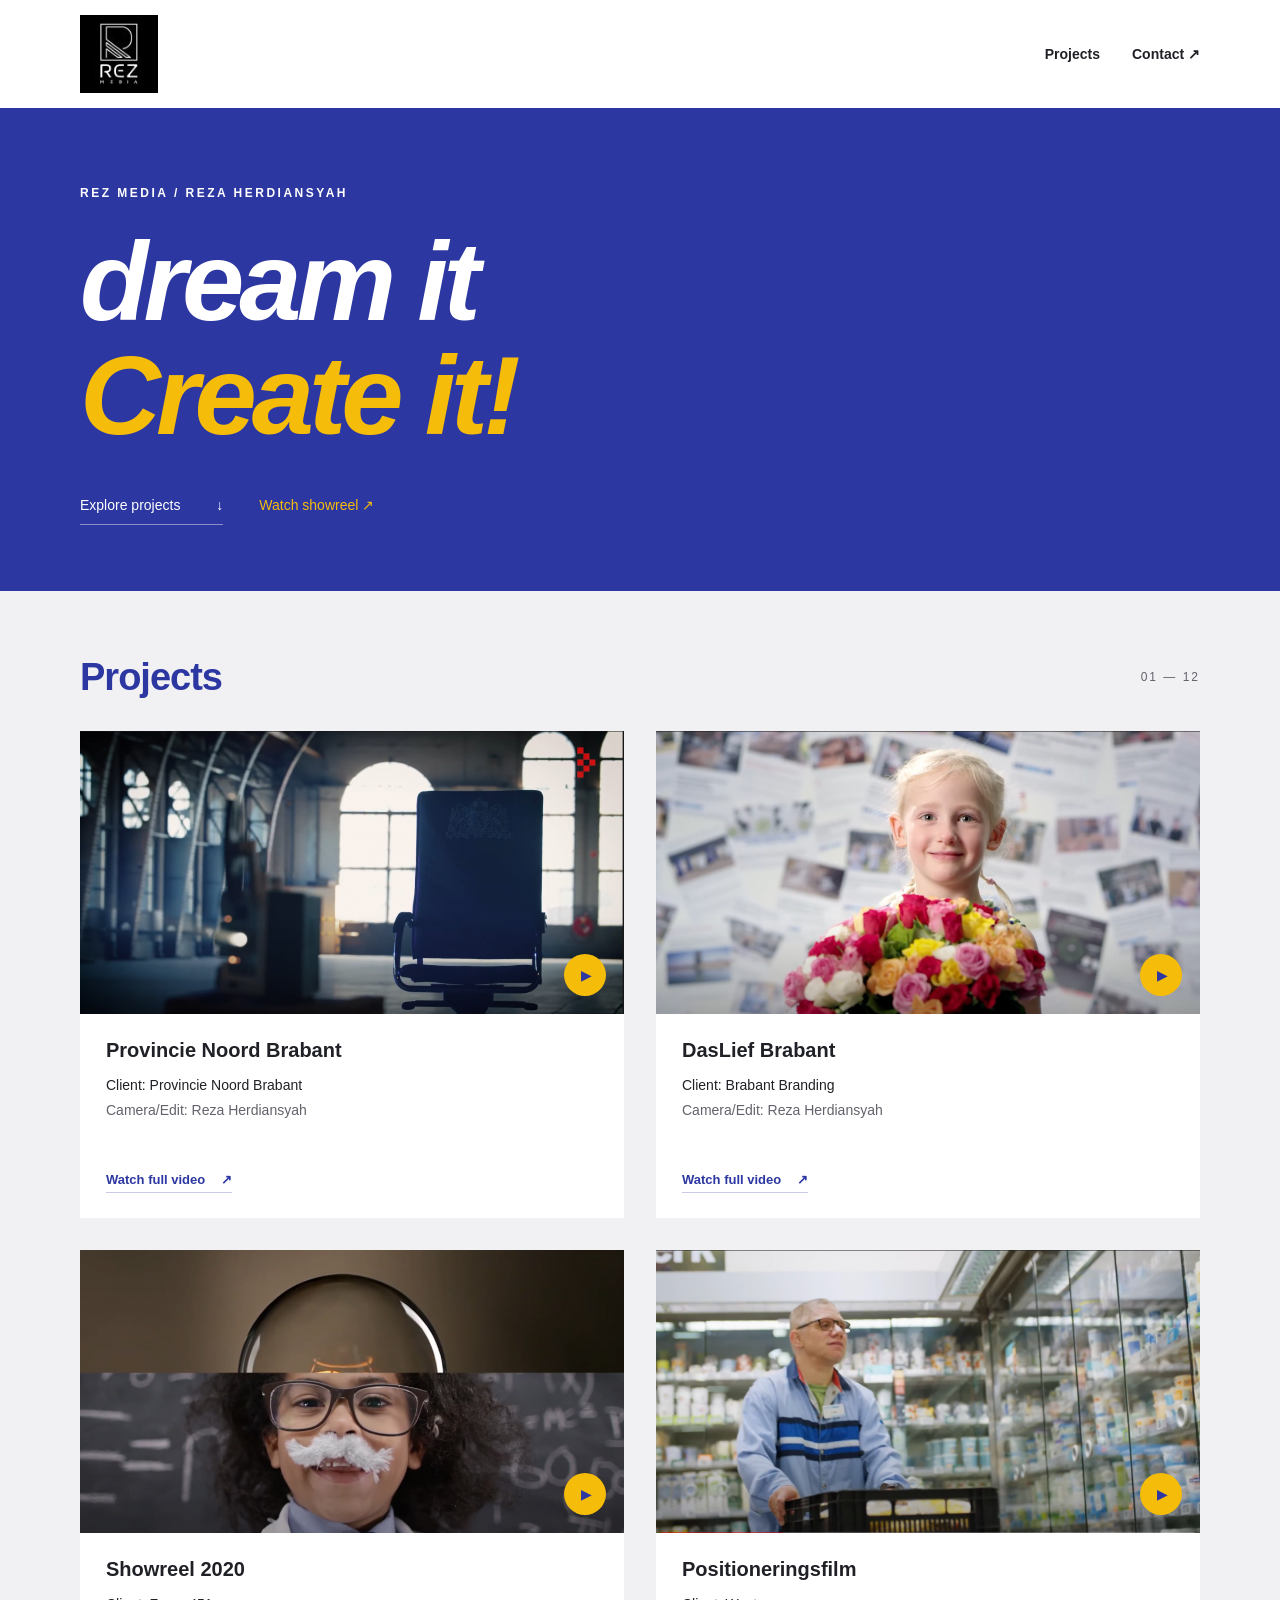
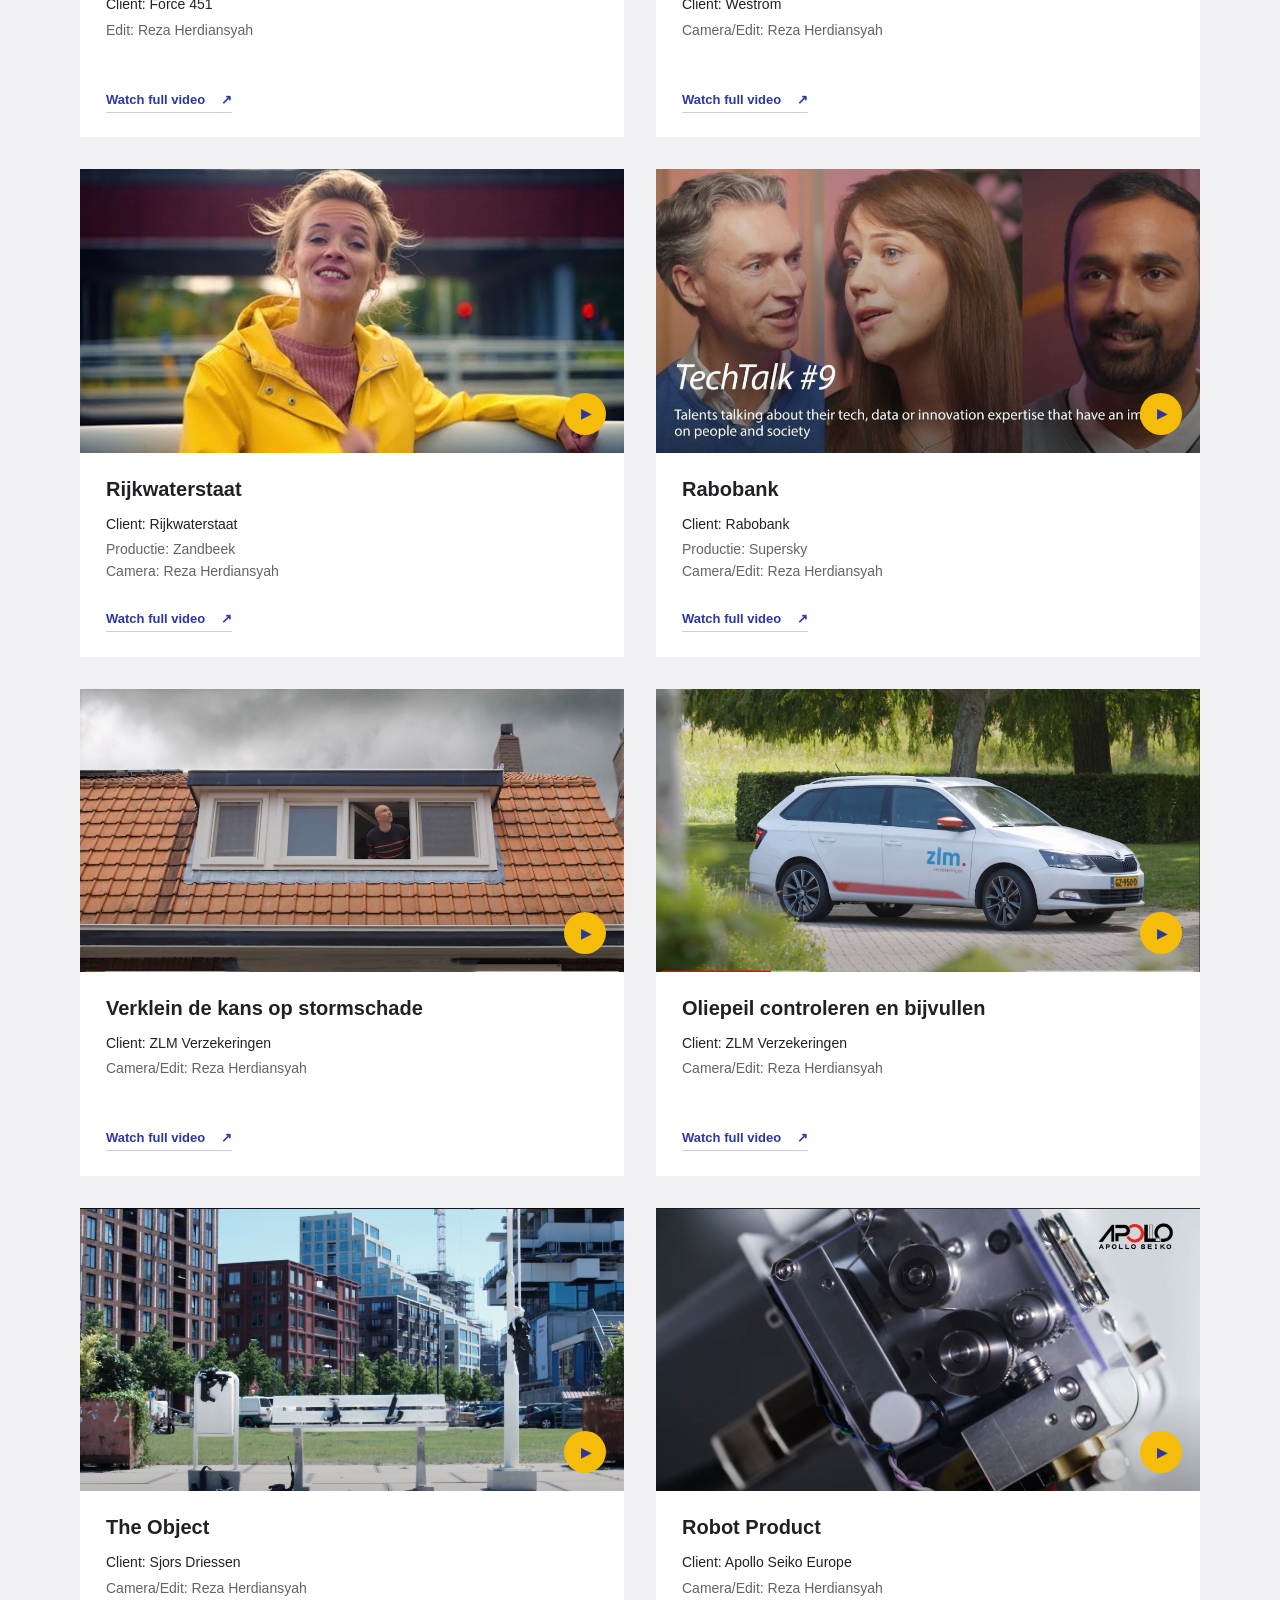
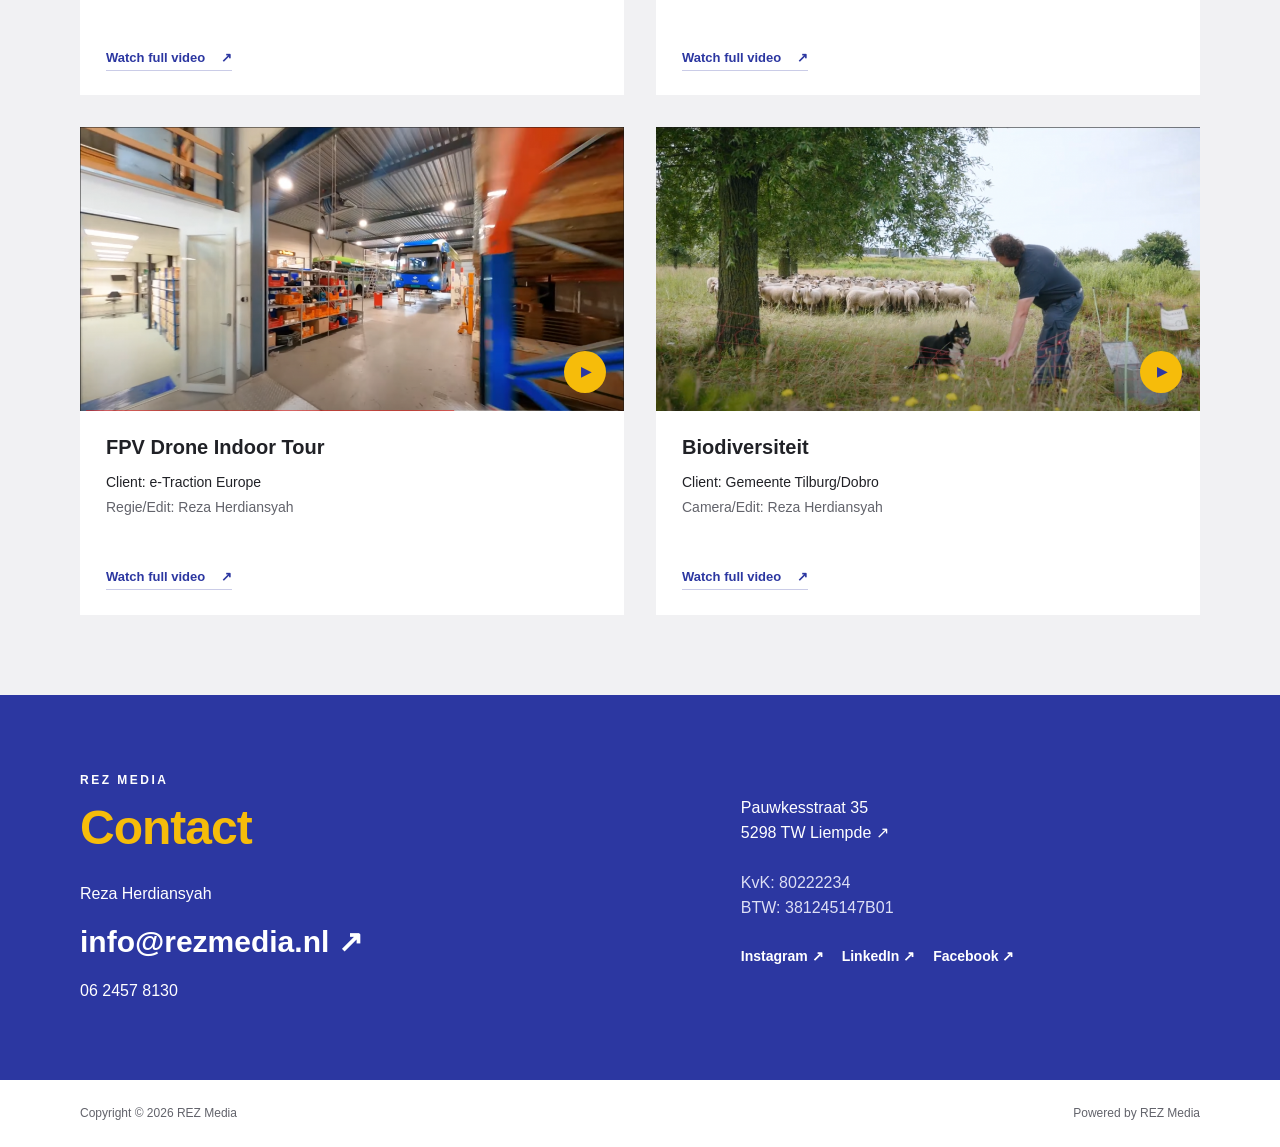
==== index.html @ 030083a1 "Add static REZ Media website with two designs" ====
<!doctype html>
<html lang="en">
<head>
  <meta charset="utf-8">
  <meta name="viewport" content="width=device-width, initial-scale=1">
  <meta name="description" content="REZ Media — Film projects by Reza Herdiansyah. Camera, edit and production. Based in Liempde, the Netherlands.">
  <meta name="theme-color" content="#2c37a1">
  <title>REZ Media — Dream it. Create it.</title>
  <link rel="icon" href="assets/images/cropped-cropped-cropped-logo-1-89x89.jpg">
  <link rel="stylesheet" href="styles.css">
</head>
<body>
  <a class="skip-link" href="#projects">Skip to projects</a>
  <header class="site-header"><div class="container header-inner">
    <a class="brand" href="./" aria-label="REZ Media home"><img src="assets/images/cropped-cropped-cropped-logo-1-89x89.jpg" alt="REZ Media" width="89" height="89"></a>
    <nav aria-label="Main navigation"><a href="#projects">Projects</a><a href="#contact">Contact <span aria-hidden="true">↗</span></a></nav>
  </div></header>
  <main>
    <section class="hero" aria-labelledby="intro"><div class="container"><p class="eyebrow">REZ Media / Reza Herdiansyah</p><h1 id="intro">dream it<br><span>Create it!</span></h1><a class="hero-link" href="#projects">Explore projects <span aria-hidden="true">↓</span></a><a class="showreel" href="https://www.youtube.com/watch?v=jqNwjjRp6ZI">Watch showreel ↗</a></div></section>
    <section id="projects" class="projects-section"><div class="container"><div class="section-heading"><h2>Projects</h2><span>01 — 12</span></div><div class="project-grid">
        <article class="project">
          <a class="thumbnail" href="https://www.youtube.com/watch?v=97WWcOW2oj4" aria-label="Watch full video: Provincie Noord Brabant"><img src="assets/images/Provincie-Noord-Brabant-1024x533.png" alt="Provincie Noord Brabant" width="1024" height="536" loading="lazy"><span class="play" aria-hidden="true">▶</span></a>
          <div class="project-info"><h3>Provincie Noord Brabant</h3><p>Client: Provincie Noord Brabant</p><p class="credits">Camera/Edit: Reza Herdiansyah</p><a class="video-link" href="https://www.youtube.com/watch?v=97WWcOW2oj4">Watch full video <span aria-hidden="true">↗</span></a></div>
        </article>
        <article class="project">
          <a class="thumbnail" href="https://www.youtube.com/watch?v=Cw1CIno2E_E" aria-label="Watch full video: DasLief Brabant"><img src="assets/images/Brabant-Branding-DasLief-Brabant-1024x532.png" alt="DasLief Brabant" width="1024" height="536" loading="lazy"><span class="play" aria-hidden="true">▶</span></a>
          <div class="project-info"><h3>DasLief Brabant</h3><p>Client: Brabant Branding</p><p class="credits">Camera/Edit: Reza Herdiansyah</p><a class="video-link" href="https://www.youtube.com/watch?v=Cw1CIno2E_E">Watch full video <span aria-hidden="true">↗</span></a></div>
        </article>
        <article class="project">
          <a class="thumbnail" href="https://www.youtube.com/watch?v=viet6Vhck38" aria-label="Watch full video: Showreel 2020"><img src="assets/images/Force451-Showreel-2020-1024x536.png" alt="Showreel 2020" width="1024" height="536" loading="lazy"><span class="play" aria-hidden="true">▶</span></a>
          <div class="project-info"><h3>Showreel 2020</h3><p>Client: Force 451</p><p class="credits">Edit: Reza Herdiansyah</p><a class="video-link" href="https://www.youtube.com/watch?v=viet6Vhck38">Watch full video <span aria-hidden="true">↗</span></a></div>
        </article>
        <article class="project">
          <a class="thumbnail" href="https://www.youtube.com/watch?v=H7yRaPNaNFM" aria-label="Watch full video: Positioneringsfilm"><img src="assets/images/Westrom-Positioneringsfilm-1024x532.png" alt="Positioneringsfilm" width="1024" height="536" loading="lazy"><span class="play" aria-hidden="true">▶</span></a>
          <div class="project-info"><h3>Positioneringsfilm</h3><p>Client: Westrom</p><p class="credits">Camera/Edit: Reza Herdiansyah</p><a class="video-link" href="https://www.youtube.com/watch?v=H7yRaPNaNFM">Watch full video <span aria-hidden="true">↗</span></a></div>
        </article>
        <article class="project">
          <a class="thumbnail" href="https://www.youtube.com/watch?v=6o45Vxna1EY&amp;list=PL9GZFB9bhIBFAahSLx4Oaf7OtnVqdYv2_" aria-label="Watch full video: Rijkwaterstaat"><img src="assets/images/6o45Vxna1EYsd-2.jpg" alt="Rijkwaterstaat" width="1024" height="536" loading="lazy"><span class="play" aria-hidden="true">▶</span></a>
          <div class="project-info"><h3>Rijkwaterstaat</h3><p>Client: Rijkwaterstaat</p><p class="credits">Productie: Zandbeek<br>Camera: Reza Herdiansyah</p><a class="video-link" href="https://www.youtube.com/watch?v=6o45Vxna1EY&amp;list=PL9GZFB9bhIBFAahSLx4Oaf7OtnVqdYv2_">Watch full video <span aria-hidden="true">↗</span></a></div>
        </article>
        <article class="project">
          <a class="thumbnail" href="https://www.youtube.com/watch?v=YnTOhlBGRXU&amp;t=621s" aria-label="Watch full video: Rabobank"><img src="assets/images/YnTOhlBGRXUhd-1024x538.jpg" alt="Rabobank" width="1024" height="536" loading="lazy"><span class="play" aria-hidden="true">▶</span></a>
          <div class="project-info"><h3>Rabobank</h3><p>Client: Rabobank</p><p class="credits">Productie: Supersky<br>Camera/Edit: Reza Herdiansyah</p><a class="video-link" href="https://www.youtube.com/watch?v=YnTOhlBGRXU&amp;t=621s">Watch full video <span aria-hidden="true">↗</span></a></div>
        </article>
        <article class="project">
          <a class="thumbnail" href="https://www.youtube.com/watch?v=WZQqUpff1uQ" aria-label="Watch full video: Verklein de kans op stormschade"><img src="assets/images/Verklein-de-kans-op-stormschade-1024x535.png" alt="Verklein de kans op stormschade" width="1024" height="536" loading="lazy"><span class="play" aria-hidden="true">▶</span></a>
          <div class="project-info"><h3>Verklein de kans op stormschade</h3><p>Client: ZLM Verzekeringen</p><p class="credits">Camera/Edit: Reza Herdiansyah</p><a class="video-link" href="https://www.youtube.com/watch?v=WZQqUpff1uQ">Watch full video <span aria-hidden="true">↗</span></a></div>
        </article>
        <article class="project">
          <a class="thumbnail" href="https://www.youtube.com/watch?v=ZrtbZO4uOnI" aria-label="Watch full video: Oliepeil controleren en bijvullen"><img src="assets/images/Oliepeil-controleren-en-bijvullen-1-1024x534.png" alt="Oliepeil controleren en bijvullen" width="1024" height="536" loading="lazy"><span class="play" aria-hidden="true">▶</span></a>
          <div class="project-info"><h3>Oliepeil controleren en bijvullen</h3><p>Client: ZLM Verzekeringen</p><p class="credits">Camera/Edit: Reza Herdiansyah</p><a class="video-link" href="https://www.youtube.com/watch?v=ZrtbZO4uOnI">Watch full video <span aria-hidden="true">↗</span></a></div>
        </article>
        <article class="project">
          <a class="thumbnail" href="https://www.youtube.com/watch?v=nTBFF0nyeyE" aria-label="Watch full video: The Object"><img src="assets/images/The-Object-Sjors-Driessen-3.png" alt="The Object" width="1024" height="536" loading="lazy"><span class="play" aria-hidden="true">▶</span></a>
          <div class="project-info"><h3>The Object</h3><p>Client: Sjors Driessen</p><p class="credits">Camera/Edit: Reza Herdiansyah</p><a class="video-link" href="https://www.youtube.com/watch?v=nTBFF0nyeyE">Watch full video <span aria-hidden="true">↗</span></a></div>
        </article>
        <article class="project">
          <a class="thumbnail" href="https://www.youtube.com/watch?v=zyfZFwnet9Q" aria-label="Watch full video: Robot Product"><img src="assets/images/Apollo-Seiko-Robot-Product-1024x528.png" alt="Robot Product" width="1024" height="536" loading="lazy"><span class="play" aria-hidden="true">▶</span></a>
          <div class="project-info"><h3>Robot Product</h3><p>Client: Apollo Seiko Europe</p><p class="credits">Camera/Edit: Reza Herdiansyah</p><a class="video-link" href="https://www.youtube.com/watch?v=zyfZFwnet9Q">Watch full video <span aria-hidden="true">↗</span></a></div>
        </article>
        <article class="project">
          <a class="thumbnail" href="https://youtu.be/CznC-hEfWh4" aria-label="Watch full video: FPV Drone Indoor Tour"><img src="assets/images/FPV-Drone-Indoor-Tour-eTraction-1024x533.png" alt="FPV Drone Indoor Tour" width="1024" height="536" loading="lazy"><span class="play" aria-hidden="true">▶</span></a>
          <div class="project-info"><h3>FPV Drone Indoor Tour</h3><p>Client: e-Traction Europe</p><p class="credits">Regie/Edit: Reza Herdiansyah</p><a class="video-link" href="https://youtu.be/CznC-hEfWh4">Watch full video <span aria-hidden="true">↗</span></a></div>
        </article>
        <article class="project">
          <a class="thumbnail" href="https://youtu.be/m5JqJYCZcBI" aria-label="Watch full video: Biodiversiteit"><img src="assets/images/Gemeente-Tilburg-biodiversiteit-1024x532.png" alt="Biodiversiteit" width="1024" height="536" loading="lazy"><span class="play" aria-hidden="true">▶</span></a>
          <div class="project-info"><h3>Biodiversiteit</h3><p>Client: Gemeente Tilburg/Dobro</p><p class="credits">Camera/Edit: Reza Herdiansyah</p><a class="video-link" href="https://youtu.be/m5JqJYCZcBI">Watch full video <span aria-hidden="true">↗</span></a></div>
        </article>
      </div></div></section>
    <section id="contact" class="contact-section"><div class="container contact-grid"><div><p class="eyebrow">REZ Media</p><h2>Contact</h2><p>Reza Herdiansyah</p><a class="email" href="mailto:info@rezmedia.nl">info@rezmedia.nl ↗</a><p><a href="tel:+31624578130">06 2457 8130</a></p></div><div class="contact-details"><address><a href="https://maps.google.com/?q=Pauwkesstraat+35,+5298+TW+Liempde">Pauwkesstraat 35<br>5298 TW Liempde ↗</a></address><p>KvK: 80222234<br>BTW: 381245147B01</p><nav aria-label="Social media"><a href="https://www.instagram.com/rez_media/">Instagram ↗</a><a href="https://www.linkedin.com/in/rezaherdiansyah/">LinkedIn ↗</a><a href="https://www.facebook.com/rezmedia.nl">Facebook ↗</a></nav></div></div></section>
  </main>
  <footer class="container site-footer"><span>Copyright © 2026 REZ Media</span><span>Powered by REZ Media</span></footer>
</body>
</html>
---- styles.css ----
:root{--blue:#2c37a1;--yellow:#f6bc0a;--ink:#202126;--muted:#62636b;--paper:#f1f1f3}
*{box-sizing:border-box}html{scroll-behavior:smooth;scroll-padding-top:24px}body{margin:0;color:var(--ink);background:#fff;font-family:Arial,Helvetica,sans-serif;line-height:1.6}a{color:inherit;text-decoration:none}a:hover{text-decoration:underline;text-underline-offset:5px}a:focus-visible{outline:3px solid var(--yellow);outline-offset:5px}img{display:block;max-width:100%}.container{width:min(1120px,calc(100% - 48px));margin-inline:auto}.skip-link{position:absolute;left:16px;top:-100px;background:white;padding:12px;z-index:10}.skip-link:focus{top:12px}.header-inner{display:flex;align-items:center;justify-content:space-between;min-height:108px}.brand img{width:78px;height:78px}nav{display:flex;gap:32px}nav a{font-size:14px;font-weight:600}.hero{background:var(--blue);color:white;padding:76px 0 66px;position:relative;overflow:hidden}.hero .container{position:relative}.eyebrow{text-transform:uppercase;font-size:12px;font-weight:bold;letter-spacing:2.5px;margin:0 0 22px}.hero h1{font-size:clamp(64px,9vw,112px);font-weight:800;font-style:italic;letter-spacing:-5px;line-height:1.02;margin:0 0 38px}.hero h1 span{color:var(--yellow)}.hero-link,.showreel{display:inline-block;font-size:14px}.hero-link{border-bottom:1px solid #ffffff70;padding-bottom:8px}.hero-link span{margin-left:32px}.showreel{margin-left:36px;color:var(--yellow)}.projects-section{background:var(--paper);padding:64px 0 80px}.section-heading{display:flex;align-items:center;justify-content:space-between;margin-bottom:30px}.section-heading h2{font-size:38px;line-height:1.2;color:var(--blue);margin:0;letter-spacing:-1px}.section-heading>span{font-size:12px;color:var(--muted);letter-spacing:2px}.project-grid{display:grid;grid-template-columns:repeat(2,minmax(0,1fr));gap:32px}.project{background:white;min-width:0}.thumbnail{position:relative;display:block;overflow:hidden;background:#ddd}.thumbnail img{width:100%;height:auto;aspect-ratio:1.92;object-fit:cover;transition:transform .25s}.thumbnail:hover img{transform:scale(1.025)}.play{position:absolute;bottom:18px;right:18px;display:grid;place-items:center;width:42px;height:42px;border-radius:50%;background:var(--yellow);color:var(--blue);font-size:14px;padding-left:3px}.project-info{padding:23px 26px 26px}.project h3{margin:0 0 10px;font-size:20px;line-height:1.35}.project p{margin:0;font-size:14px}.project .credits{color:var(--muted);margin:3px 0 22px;min-height:45px}.video-link{font-size:13px;font-weight:bold;color:var(--blue);border-bottom:1px solid #2c37a140;padding-bottom:5px}.video-link span{margin-left:12px}.contact-section{background:var(--blue);color:white;padding:64px 0}.contact-grid{display:grid;grid-template-columns:1.3fr 1fr;gap:64px}.contact-section h2{font-size:48px;line-height:1.1;letter-spacing:-1px;margin:0 0 26px;color:var(--yellow)}.contact-section p{margin:12px 0}.email{font-size:clamp(20px,3vw,30px);font-weight:bold}.contact-details{padding-top:36px}.contact-details address{font-style:normal}.contact-details p{color:#dddff5;margin:24px 0}.contact-details nav{flex-wrap:wrap;gap:18px}.site-footer{display:flex;justify-content:space-between;gap:16px;padding-block:24px;font-size:12px;color:var(--muted)}
@media(max-width:640px){.container{width:calc(100% - 32px)}.header-inner{min-height:88px}.brand img{width:64px;height:64px}nav{gap:24px}.hero{padding:52px 0}.hero h1{letter-spacing:-3px}.hero .eyebrow{font-size:10px;letter-spacing:2px}.showreel{margin-left:20px}.projects-section{padding:40px 0}.section-heading h2{font-size:32px}.project-grid{grid-template-columns:1fr;gap:24px}.project-info{padding:22px}.project .credits{min-height:0}.contact-grid{grid-template-columns:1fr;gap:12px}.contact-section{padding:44px 0}.contact-details{padding-top:16px}.site-footer{flex-direction:column;gap:3px}}
@media(prefers-reduced-motion:reduce){html{scroll-behavior:auto}*{transition:none!important}}
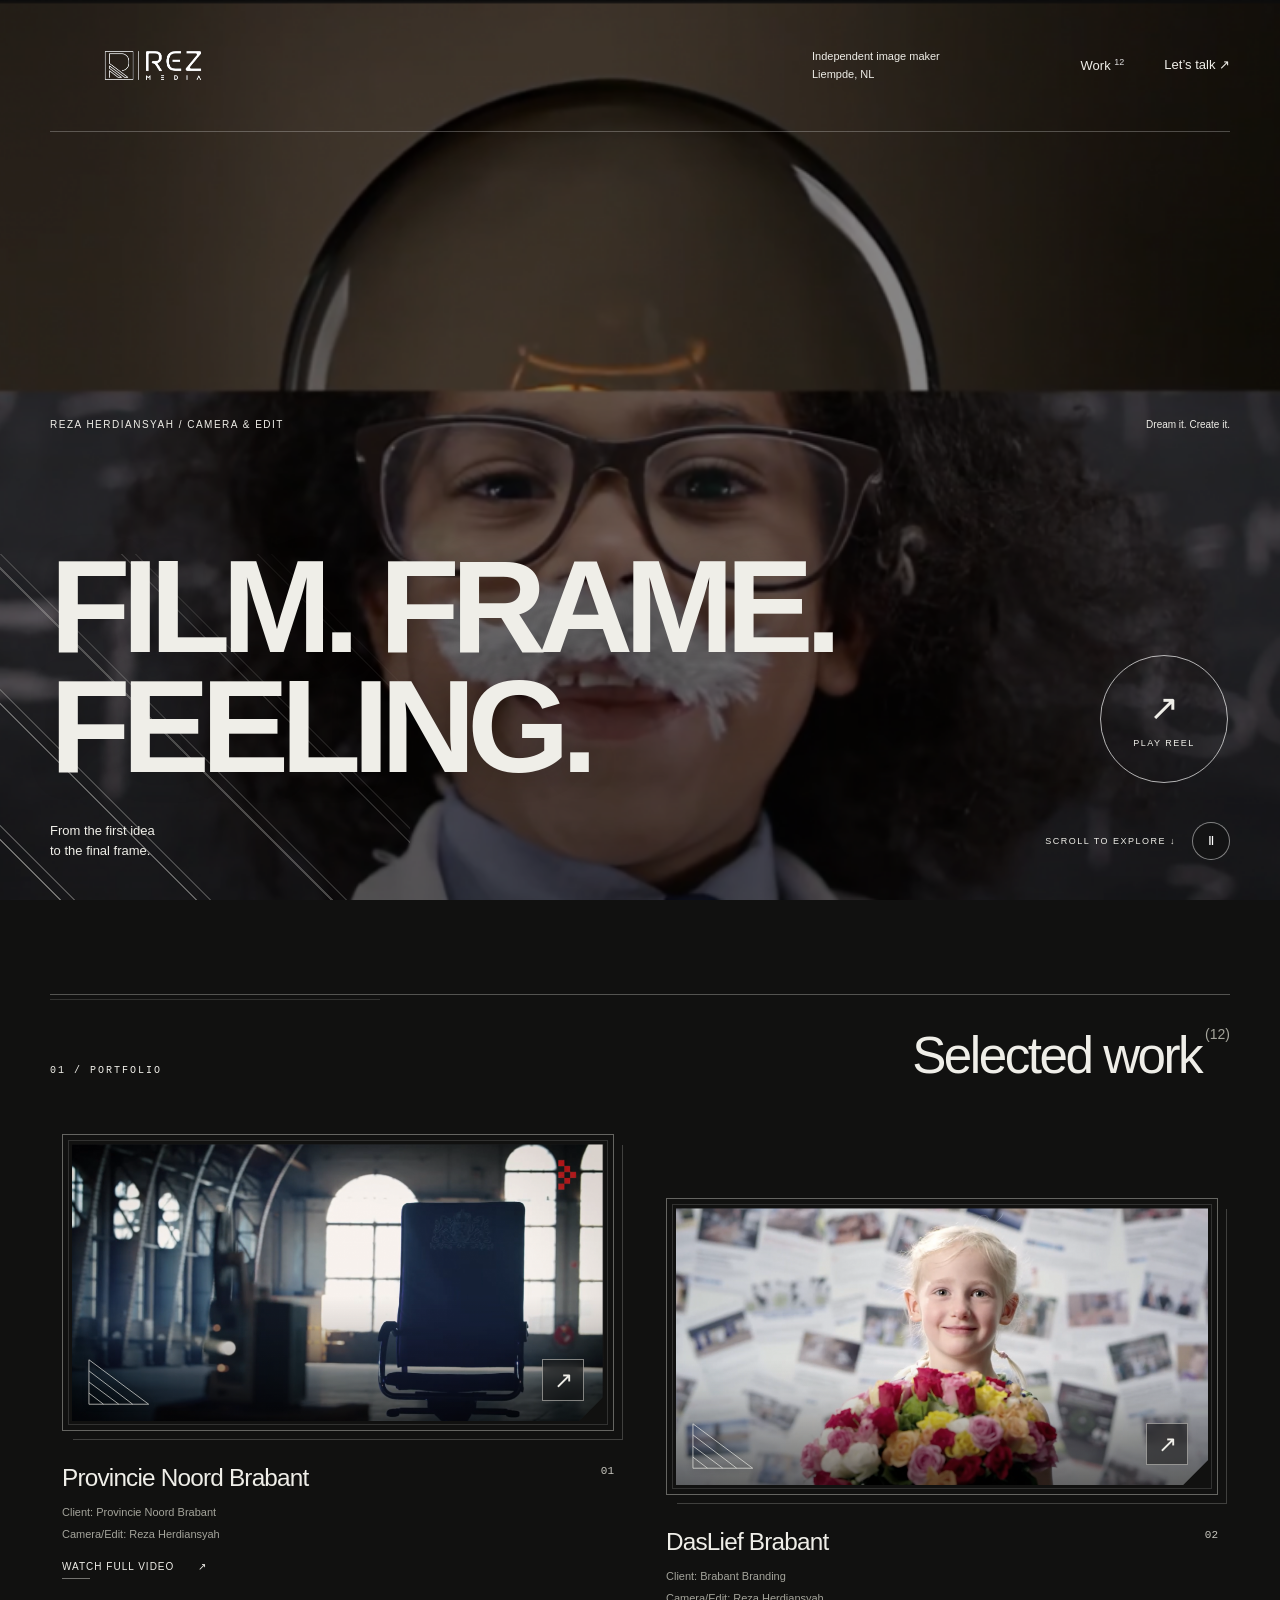
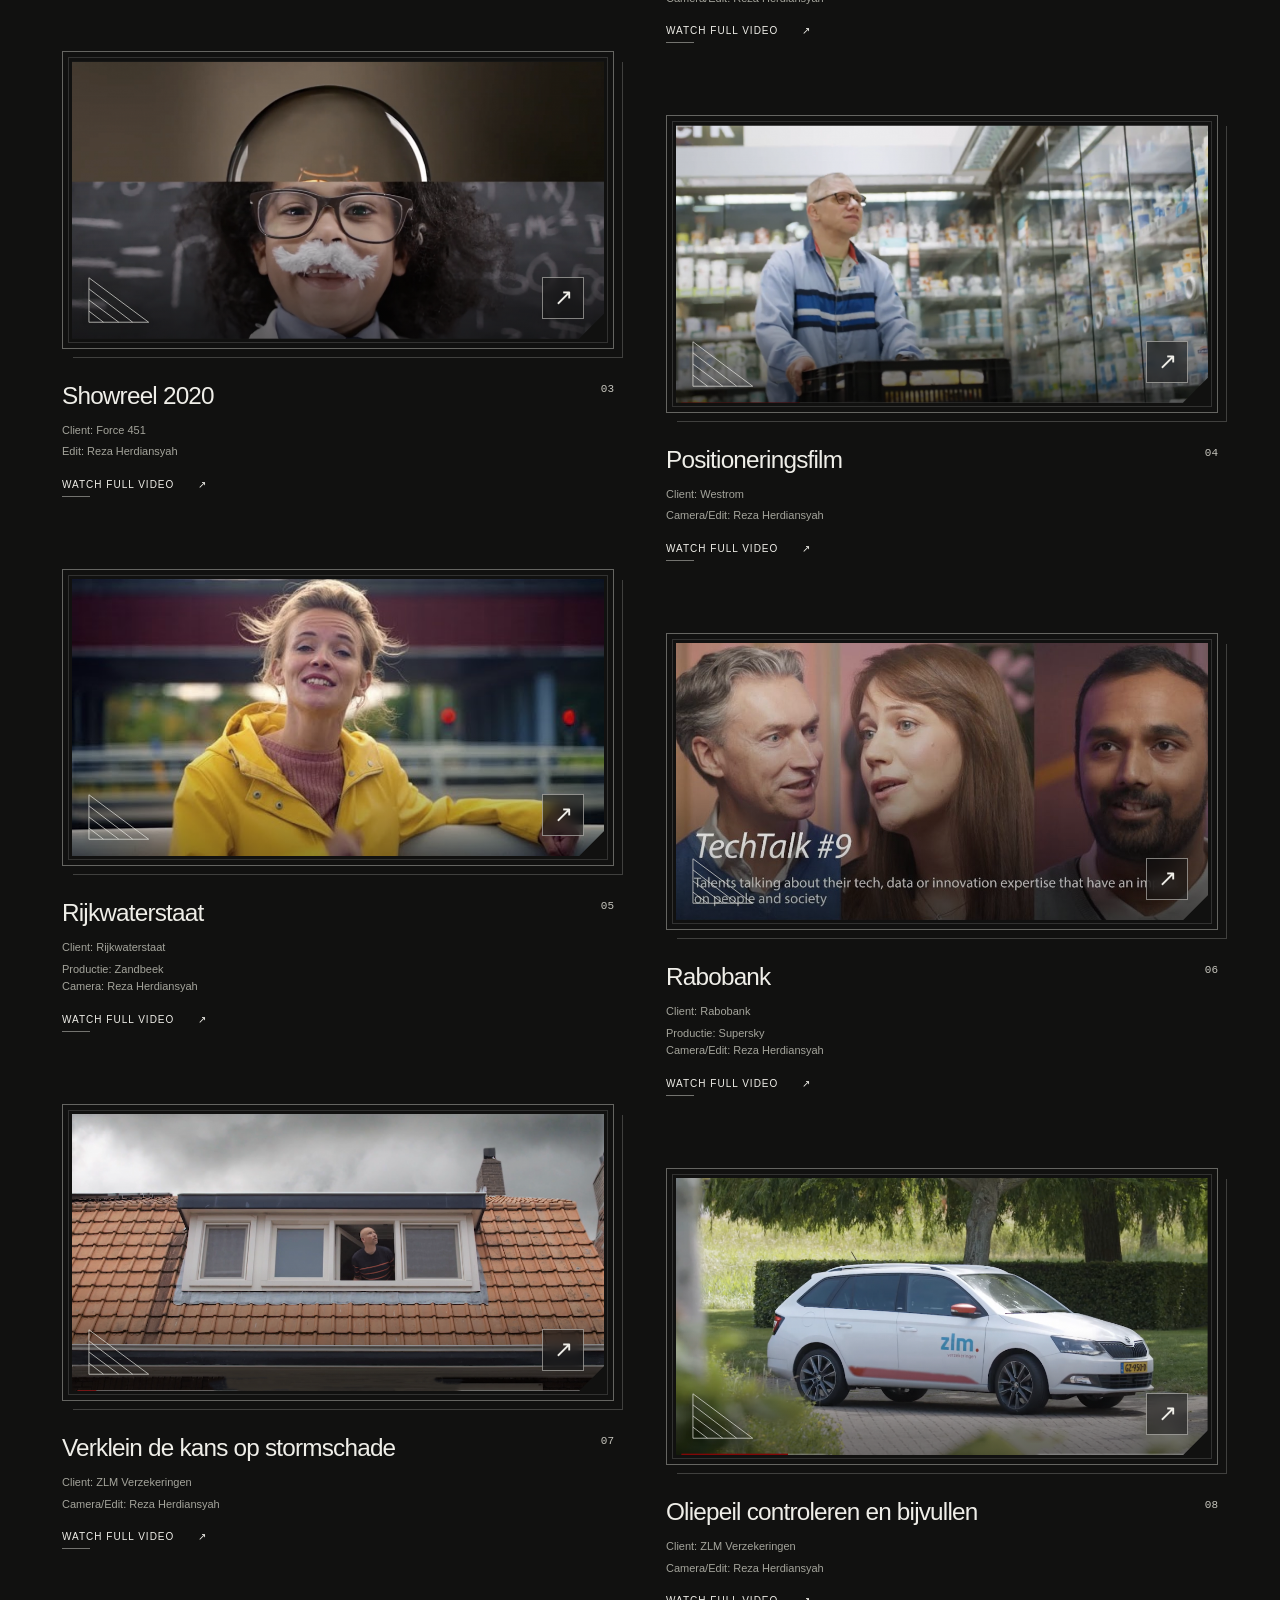
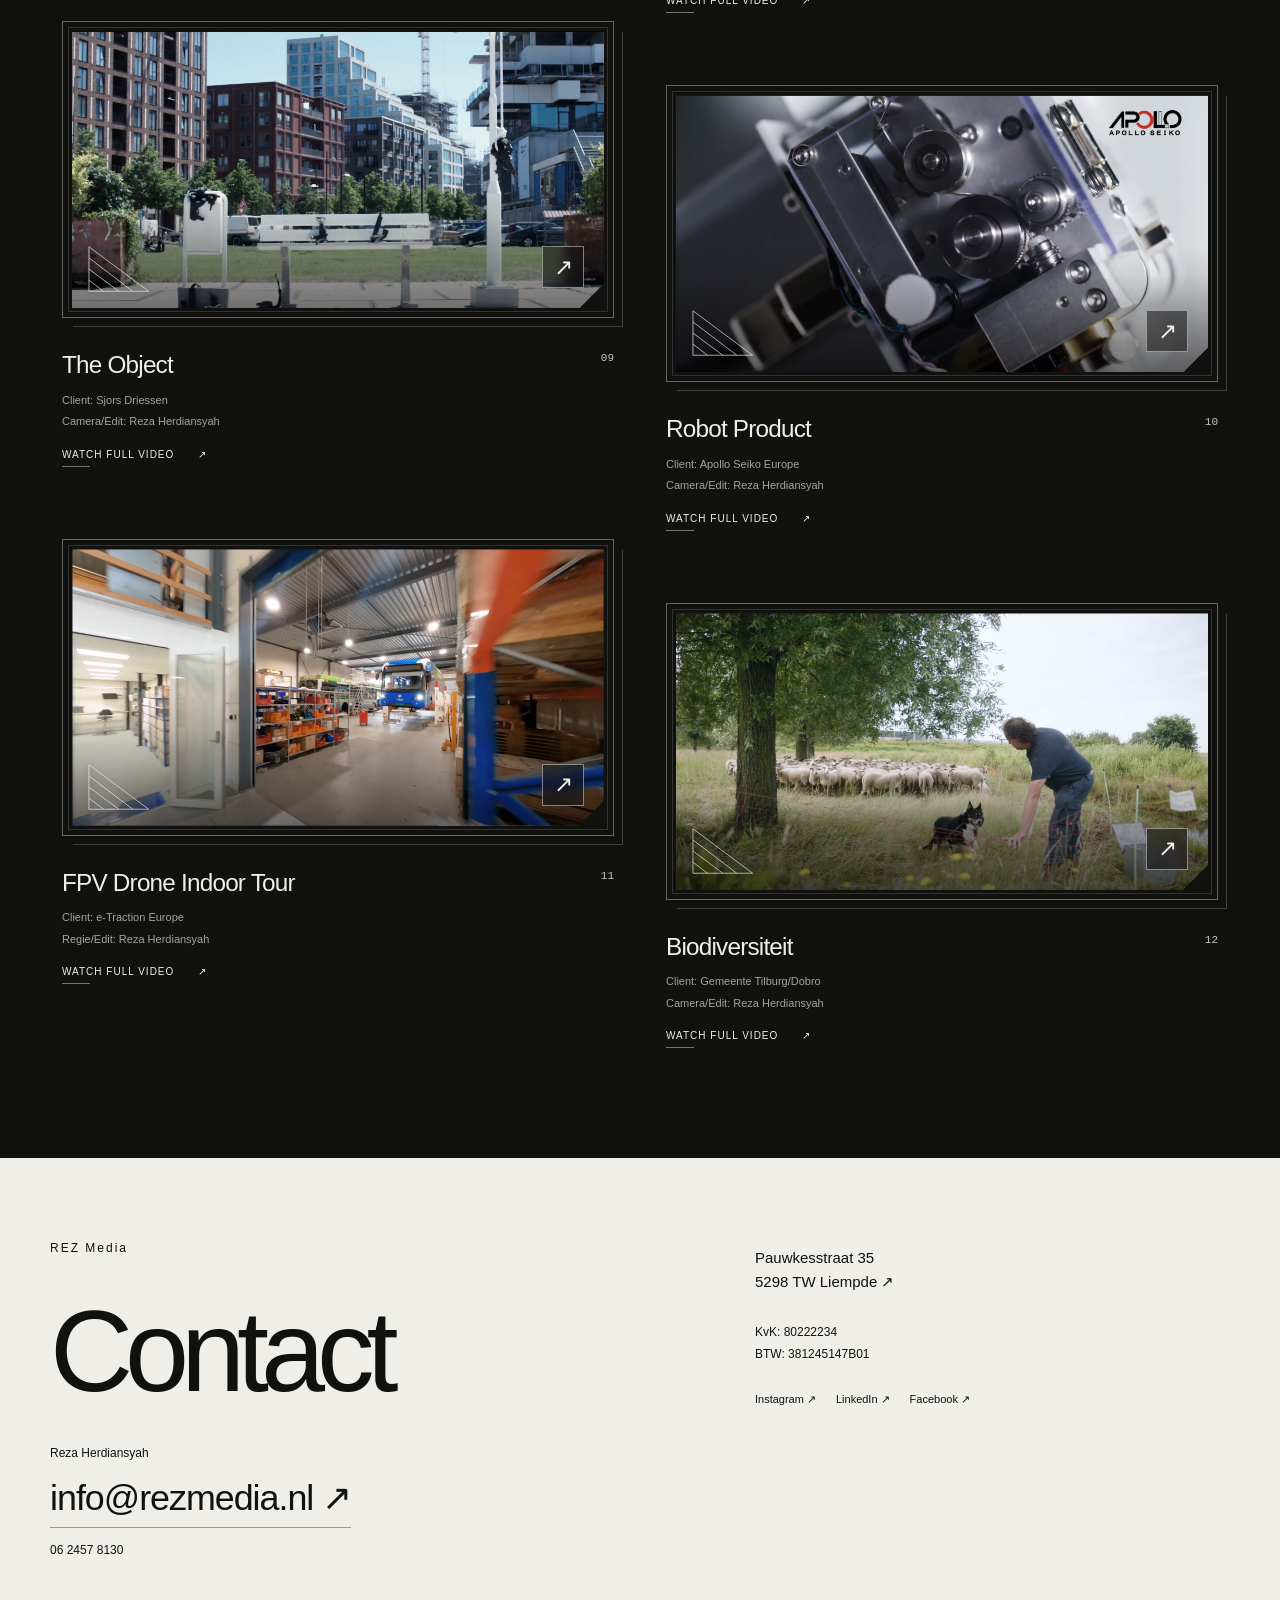
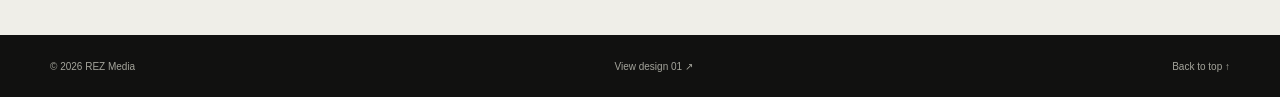
==== commit 67b93024: "Publish local video hero, branded gallery frames and transparent logo" ====
--- a/index.html
+++ b/index.html
@@ -1,74 +1,64 @@
 <!doctype html>
 <html lang="en">
-<head>
-  <meta charset="utf-8">
-  <meta name="viewport" content="width=device-width, initial-scale=1">
-  <meta name="description" content="REZ Media — Film projects by Reza Herdiansyah. Camera, edit and production. Based in Liempde, the Netherlands.">
-  <meta name="theme-color" content="#2c37a1">
-  <title>REZ Media — Dream it. Create it.</title>
-  <link rel="icon" href="assets/images/cropped-cropped-cropped-logo-1-89x89.jpg">
-  <link rel="stylesheet" href="styles.css">
-</head>
+<head><meta charset="utf-8"><meta name="viewport" content="width=device-width, initial-scale=1"><meta name="description" content="REZ Media. Film, camera and edit by Reza Herdiansyah. Explore the selected work."><meta name="theme-color" content="#111110"><title>REZ Media — Film. Frame. Feeling.</title><link rel="icon" href="assets/images/cropped-cropped-cropped-logo-1-89x89.jpg"><link rel="preload" as="image" href="assets/images/Force451-Showreel-2020-1024x536.png" fetchpriority="high"><link rel="stylesheet" href="style.css"></head>
 <body>
-  <a class="skip-link" href="#projects">Skip to projects</a>
-  <header class="site-header"><div class="container header-inner">
-    <a class="brand" href="./" aria-label="REZ Media home"><img src="assets/images/cropped-cropped-cropped-logo-1-89x89.jpg" alt="REZ Media" width="89" height="89"></a>
-    <nav aria-label="Main navigation"><a href="#projects">Projects</a><a href="#contact">Contact <span aria-hidden="true">↗</span></a></nav>
-  </div></header>
-  <main>
-    <section class="hero" aria-labelledby="intro"><div class="container"><p class="eyebrow">REZ Media / Reza Herdiansyah</p><h1 id="intro">dream it<br><span>Create it!</span></h1><a class="hero-link" href="#projects">Explore projects <span aria-hidden="true">↓</span></a><a class="showreel" href="https://www.youtube.com/watch?v=jqNwjjRp6ZI">Watch showreel ↗</a></div></section>
-    <section id="projects" class="projects-section"><div class="container"><div class="section-heading"><h2>Projects</h2><span>01 — 12</span></div><div class="project-grid">
-        <article class="project">
-          <a class="thumbnail" href="https://www.youtube.com/watch?v=97WWcOW2oj4" aria-label="Watch full video: Provincie Noord Brabant"><img src="assets/images/Provincie-Noord-Brabant-1024x533.png" alt="Provincie Noord Brabant" width="1024" height="536" loading="lazy"><span class="play" aria-hidden="true">▶</span></a>
-          <div class="project-info"><h3>Provincie Noord Brabant</h3><p>Client: Provincie Noord Brabant</p><p class="credits">Camera/Edit: Reza Herdiansyah</p><a class="video-link" href="https://www.youtube.com/watch?v=97WWcOW2oj4">Watch full video <span aria-hidden="true">↗</span></a></div>
+<a class="skip-link" href="#projects">Skip to work</a>
+<header class="header wrap"><a class="logo" href="./" aria-label="REZ Media home"><img src="assets/images/rez-media-logo-wide-transparent.png" width="801" height="244" alt="REZ Media"></a><span class="header-note">Independent image maker<br>Liempde, NL</span><nav aria-label="Main navigation"><a href="#projects">Work <sup>12</sup></a><a href="#contact">Let’s talk ↗</a></nav></header>
+<main>
+
+
+<section class="intro video-hero" aria-labelledby="intro-title"><div class="hero-video"><video id="hero-player" autoplay muted loop playsinline preload="auto" poster="assets/images/Force451-Showreel-2020-1024x536.png"><source src="videos/header_video.mp4" type="video/mp4"></video></div><div class="hero-shade"></div><div class="hero-content wrap"><div class="intro-top"><p>REZA HERDIANSYAH / CAMERA & EDIT</p><span>Dream it. Create it.</span></div><h1 id="intro-title">FILM. FRAME.<br><span>FEELING.</span><a class="reel-button" href="https://www.youtube.com/watch?v=jqNwjjRp6ZI" aria-label="Watch REZ Media showreel"><span aria-hidden="true">↗</span><small>PLAY REEL</small></a></h1><div class="intro-bottom"><p>From the first idea<br>to the final frame.</p><a href="#projects">SCROLL TO EXPLORE ↓</a><button class="video-toggle" type="button" aria-label="Pause background video" hidden>Ⅱ</button></div></div></section>
+
+
+<section id="projects" class="work wrap"><div class="section-heading"><p>01 / PORTFOLIO</p><h2>Selected work<span> (12)</span></h2></div><div class="project-grid"><article class="project">
+          <div class="project-frame"><a class="thumbnail" href="https://www.youtube.com/watch?v=97WWcOW2oj4" aria-label="Watch full video: Provincie Noord Brabant"><img src="assets/images/Provincie-Noord-Brabant-1024x533.png" alt="Provincie Noord Brabant" width="1024" height="536" loading="lazy"><span class="play" aria-hidden="true">↗</span><span class="frame-signature" aria-hidden="true"><svg viewBox="0 0 96 72" fill="none"><path d="M4 4v64h86L4 4Z M4 20l63 48 M4 36l43 32 M4 52l21 16"/></svg></span></a></div>
+          <div class="project-info"><span class="project-number">01</span><h3>Provincie Noord Brabant</h3><p>Client: Provincie Noord Brabant</p><p class="credits">Camera/Edit: Reza Herdiansyah</p><a class="video-link" href="https://www.youtube.com/watch?v=97WWcOW2oj4">Watch full video <span aria-hidden="true">↗</span></a></div>
         </article>
-        <article class="project">
-          <a class="thumbnail" href="https://www.youtube.com/watch?v=Cw1CIno2E_E" aria-label="Watch full video: DasLief Brabant"><img src="assets/images/Brabant-Branding-DasLief-Brabant-1024x532.png" alt="DasLief Brabant" width="1024" height="536" loading="lazy"><span class="play" aria-hidden="true">▶</span></a>
-          <div class="project-info"><h3>DasLief Brabant</h3><p>Client: Brabant Branding</p><p class="credits">Camera/Edit: Reza Herdiansyah</p><a class="video-link" href="https://www.youtube.com/watch?v=Cw1CIno2E_E">Watch full video <span aria-hidden="true">↗</span></a></div>
+<article class="project">
+          <div class="project-frame"><a class="thumbnail" href="https://www.youtube.com/watch?v=Cw1CIno2E_E" aria-label="Watch full video: DasLief Brabant"><img src="assets/images/Brabant-Branding-DasLief-Brabant-1024x532.png" alt="DasLief Brabant" width="1024" height="536" loading="lazy"><span class="play" aria-hidden="true">↗</span><span class="frame-signature" aria-hidden="true"><svg viewBox="0 0 96 72" fill="none"><path d="M4 4v64h86L4 4Z M4 20l63 48 M4 36l43 32 M4 52l21 16"/></svg></span></a></div>
+          <div class="project-info"><span class="project-number">02</span><h3>DasLief Brabant</h3><p>Client: Brabant Branding</p><p class="credits">Camera/Edit: Reza Herdiansyah</p><a class="video-link" href="https://www.youtube.com/watch?v=Cw1CIno2E_E">Watch full video <span aria-hidden="true">↗</span></a></div>
         </article>
-        <article class="project">
-          <a class="thumbnail" href="https://www.youtube.com/watch?v=viet6Vhck38" aria-label="Watch full video: Showreel 2020"><img src="assets/images/Force451-Showreel-2020-1024x536.png" alt="Showreel 2020" width="1024" height="536" loading="lazy"><span class="play" aria-hidden="true">▶</span></a>
-          <div class="project-info"><h3>Showreel 2020</h3><p>Client: Force 451</p><p class="credits">Edit: Reza Herdiansyah</p><a class="video-link" href="https://www.youtube.com/watch?v=viet6Vhck38">Watch full video <span aria-hidden="true">↗</span></a></div>
+<article class="project">
+          <div class="project-frame"><a class="thumbnail" href="https://www.youtube.com/watch?v=viet6Vhck38" aria-label="Watch full video: Showreel 2020"><img src="assets/images/Force451-Showreel-2020-1024x536.png" alt="Showreel 2020" width="1024" height="536" loading="lazy"><span class="play" aria-hidden="true">↗</span><span class="frame-signature" aria-hidden="true"><svg viewBox="0 0 96 72" fill="none"><path d="M4 4v64h86L4 4Z M4 20l63 48 M4 36l43 32 M4 52l21 16"/></svg></span></a></div>
+          <div class="project-info"><span class="project-number">03</span><h3>Showreel 2020</h3><p>Client: Force 451</p><p class="credits">Edit: Reza Herdiansyah</p><a class="video-link" href="https://www.youtube.com/watch?v=viet6Vhck38">Watch full video <span aria-hidden="true">↗</span></a></div>
         </article>
-        <article class="project">
-          <a class="thumbnail" href="https://www.youtube.com/watch?v=H7yRaPNaNFM" aria-label="Watch full video: Positioneringsfilm"><img src="assets/images/Westrom-Positioneringsfilm-1024x532.png" alt="Positioneringsfilm" width="1024" height="536" loading="lazy"><span class="play" aria-hidden="true">▶</span></a>
-          <div class="project-info"><h3>Positioneringsfilm</h3><p>Client: Westrom</p><p class="credits">Camera/Edit: Reza Herdiansyah</p><a class="video-link" href="https://www.youtube.com/watch?v=H7yRaPNaNFM">Watch full video <span aria-hidden="true">↗</span></a></div>
+<article class="project">
+          <div class="project-frame"><a class="thumbnail" href="https://www.youtube.com/watch?v=H7yRaPNaNFM" aria-label="Watch full video: Positioneringsfilm"><img src="assets/images/Westrom-Positioneringsfilm-1024x532.png" alt="Positioneringsfilm" width="1024" height="536" loading="lazy"><span class="play" aria-hidden="true">↗</span><span class="frame-signature" aria-hidden="true"><svg viewBox="0 0 96 72" fill="none"><path d="M4 4v64h86L4 4Z M4 20l63 48 M4 36l43 32 M4 52l21 16"/></svg></span></a></div>
+          <div class="project-info"><span class="project-number">04</span><h3>Positioneringsfilm</h3><p>Client: Westrom</p><p class="credits">Camera/Edit: Reza Herdiansyah</p><a class="video-link" href="https://www.youtube.com/watch?v=H7yRaPNaNFM">Watch full video <span aria-hidden="true">↗</span></a></div>
         </article>
-        <article class="project">
-          <a class="thumbnail" href="https://www.youtube.com/watch?v=6o45Vxna1EY&amp;list=PL9GZFB9bhIBFAahSLx4Oaf7OtnVqdYv2_" aria-label="Watch full video: Rijkwaterstaat"><img src="assets/images/6o45Vxna1EYsd-2.jpg" alt="Rijkwaterstaat" width="1024" height="536" loading="lazy"><span class="play" aria-hidden="true">▶</span></a>
-          <div class="project-info"><h3>Rijkwaterstaat</h3><p>Client: Rijkwaterstaat</p><p class="credits">Productie: Zandbeek<br>Camera: Reza Herdiansyah</p><a class="video-link" href="https://www.youtube.com/watch?v=6o45Vxna1EY&amp;list=PL9GZFB9bhIBFAahSLx4Oaf7OtnVqdYv2_">Watch full video <span aria-hidden="true">↗</span></a></div>
+<article class="project">
+          <div class="project-frame"><a class="thumbnail" href="https://www.youtube.com/watch?v=6o45Vxna1EY&amp;list=PL9GZFB9bhIBFAahSLx4Oaf7OtnVqdYv2_" aria-label="Watch full video: Rijkwaterstaat"><img src="assets/images/6o45Vxna1EYsd-2.jpg" alt="Rijkwaterstaat" width="1024" height="536" loading="lazy"><span class="play" aria-hidden="true">↗</span><span class="frame-signature" aria-hidden="true"><svg viewBox="0 0 96 72" fill="none"><path d="M4 4v64h86L4 4Z M4 20l63 48 M4 36l43 32 M4 52l21 16"/></svg></span></a></div>
+          <div class="project-info"><span class="project-number">05</span><h3>Rijkwaterstaat</h3><p>Client: Rijkwaterstaat</p><p class="credits">Productie: Zandbeek<br>Camera: Reza Herdiansyah</p><a class="video-link" href="https://www.youtube.com/watch?v=6o45Vxna1EY&amp;list=PL9GZFB9bhIBFAahSLx4Oaf7OtnVqdYv2_">Watch full video <span aria-hidden="true">↗</span></a></div>
         </article>
-        <article class="project">
-          <a class="thumbnail" href="https://www.youtube.com/watch?v=YnTOhlBGRXU&amp;t=621s" aria-label="Watch full video: Rabobank"><img src="assets/images/YnTOhlBGRXUhd-1024x538.jpg" alt="Rabobank" width="1024" height="536" loading="lazy"><span class="play" aria-hidden="true">▶</span></a>
-          <div class="project-info"><h3>Rabobank</h3><p>Client: Rabobank</p><p class="credits">Productie: Supersky<br>Camera/Edit: Reza Herdiansyah</p><a class="video-link" href="https://www.youtube.com/watch?v=YnTOhlBGRXU&amp;t=621s">Watch full video <span aria-hidden="true">↗</span></a></div>
+<article class="project">
+          <div class="project-frame"><a class="thumbnail" href="https://www.youtube.com/watch?v=YnTOhlBGRXU&amp;t=621s" aria-label="Watch full video: Rabobank"><img src="assets/images/YnTOhlBGRXUhd-1024x538.jpg" alt="Rabobank" width="1024" height="536" loading="lazy"><span class="play" aria-hidden="true">↗</span><span class="frame-signature" aria-hidden="true"><svg viewBox="0 0 96 72" fill="none"><path d="M4 4v64h86L4 4Z M4 20l63 48 M4 36l43 32 M4 52l21 16"/></svg></span></a></div>
+          <div class="project-info"><span class="project-number">06</span><h3>Rabobank</h3><p>Client: Rabobank</p><p class="credits">Productie: Supersky<br>Camera/Edit: Reza Herdiansyah</p><a class="video-link" href="https://www.youtube.com/watch?v=YnTOhlBGRXU&amp;t=621s">Watch full video <span aria-hidden="true">↗</span></a></div>
         </article>
-        <article class="project">
-          <a class="thumbnail" href="https://www.youtube.com/watch?v=WZQqUpff1uQ" aria-label="Watch full video: Verklein de kans op stormschade"><img src="assets/images/Verklein-de-kans-op-stormschade-1024x535.png" alt="Verklein de kans op stormschade" width="1024" height="536" loading="lazy"><span class="play" aria-hidden="true">▶</span></a>
-          <div class="project-info"><h3>Verklein de kans op stormschade</h3><p>Client: ZLM Verzekeringen</p><p class="credits">Camera/Edit: Reza Herdiansyah</p><a class="video-link" href="https://www.youtube.com/watch?v=WZQqUpff1uQ">Watch full video <span aria-hidden="true">↗</span></a></div>
+<article class="project">
+          <div class="project-frame"><a class="thumbnail" href="https://www.youtube.com/watch?v=WZQqUpff1uQ" aria-label="Watch full video: Verklein de kans op stormschade"><img src="assets/images/Verklein-de-kans-op-stormschade-1024x535.png" alt="Verklein de kans op stormschade" width="1024" height="536" loading="lazy"><span class="play" aria-hidden="true">↗</span><span class="frame-signature" aria-hidden="true"><svg viewBox="0 0 96 72" fill="none"><path d="M4 4v64h86L4 4Z M4 20l63 48 M4 36l43 32 M4 52l21 16"/></svg></span></a></div>
+          <div class="project-info"><span class="project-number">07</span><h3>Verklein de kans op stormschade</h3><p>Client: ZLM Verzekeringen</p><p class="credits">Camera/Edit: Reza Herdiansyah</p><a class="video-link" href="https://www.youtube.com/watch?v=WZQqUpff1uQ">Watch full video <span aria-hidden="true">↗</span></a></div>
         </article>
-        <article class="project">
-          <a class="thumbnail" href="https://www.youtube.com/watch?v=ZrtbZO4uOnI" aria-label="Watch full video: Oliepeil controleren en bijvullen"><img src="assets/images/Oliepeil-controleren-en-bijvullen-1-1024x534.png" alt="Oliepeil controleren en bijvullen" width="1024" height="536" loading="lazy"><span class="play" aria-hidden="true">▶</span></a>
-          <div class="project-info"><h3>Oliepeil controleren en bijvullen</h3><p>Client: ZLM Verzekeringen</p><p class="credits">Camera/Edit: Reza Herdiansyah</p><a class="video-link" href="https://www.youtube.com/watch?v=ZrtbZO4uOnI">Watch full video <span aria-hidden="true">↗</span></a></div>
+<article class="project">
+          <div class="project-frame"><a class="thumbnail" href="https://www.youtube.com/watch?v=ZrtbZO4uOnI" aria-label="Watch full video: Oliepeil controleren en bijvullen"><img src="assets/images/Oliepeil-controleren-en-bijvullen-1-1024x534.png" alt="Oliepeil controleren en bijvullen" width="1024" height="536" loading="lazy"><span class="play" aria-hidden="true">↗</span><span class="frame-signature" aria-hidden="true"><svg viewBox="0 0 96 72" fill="none"><path d="M4 4v64h86L4 4Z M4 20l63 48 M4 36l43 32 M4 52l21 16"/></svg></span></a></div>
+          <div class="project-info"><span class="project-number">08</span><h3>Oliepeil controleren en bijvullen</h3><p>Client: ZLM Verzekeringen</p><p class="credits">Camera/Edit: Reza Herdiansyah</p><a class="video-link" href="https://www.youtube.com/watch?v=ZrtbZO4uOnI">Watch full video <span aria-hidden="true">↗</span></a></div>
         </article>
-        <article class="project">
-          <a class="thumbnail" href="https://www.youtube.com/watch?v=nTBFF0nyeyE" aria-label="Watch full video: The Object"><img src="assets/images/The-Object-Sjors-Driessen-3.png" alt="The Object" width="1024" height="536" loading="lazy"><span class="play" aria-hidden="true">▶</span></a>
-          <div class="project-info"><h3>The Object</h3><p>Client: Sjors Driessen</p><p class="credits">Camera/Edit: Reza Herdiansyah</p><a class="video-link" href="https://www.youtube.com/watch?v=nTBFF0nyeyE">Watch full video <span aria-hidden="true">↗</span></a></div>
+<article class="project">
+          <div class="project-frame"><a class="thumbnail" href="https://www.youtube.com/watch?v=nTBFF0nyeyE" aria-label="Watch full video: The Object"><img src="assets/images/The-Object-Sjors-Driessen-3.png" alt="The Object" width="1024" height="536" loading="lazy"><span class="play" aria-hidden="true">↗</span><span class="frame-signature" aria-hidden="true"><svg viewBox="0 0 96 72" fill="none"><path d="M4 4v64h86L4 4Z M4 20l63 48 M4 36l43 32 M4 52l21 16"/></svg></span></a></div>
+          <div class="project-info"><span class="project-number">09</span><h3>The Object</h3><p>Client: Sjors Driessen</p><p class="credits">Camera/Edit: Reza Herdiansyah</p><a class="video-link" href="https://www.youtube.com/watch?v=nTBFF0nyeyE">Watch full video <span aria-hidden="true">↗</span></a></div>
         </article>
-        <article class="project">
-          <a class="thumbnail" href="https://www.youtube.com/watch?v=zyfZFwnet9Q" aria-label="Watch full video: Robot Product"><img src="assets/images/Apollo-Seiko-Robot-Product-1024x528.png" alt="Robot Product" width="1024" height="536" loading="lazy"><span class="play" aria-hidden="true">▶</span></a>
-          <div class="project-info"><h3>Robot Product</h3><p>Client: Apollo Seiko Europe</p><p class="credits">Camera/Edit: Reza Herdiansyah</p><a class="video-link" href="https://www.youtube.com/watch?v=zyfZFwnet9Q">Watch full video <span aria-hidden="true">↗</span></a></div>
+<article class="project">
+          <div class="project-frame"><a class="thumbnail" href="https://www.youtube.com/watch?v=zyfZFwnet9Q" aria-label="Watch full video: Robot Product"><img src="assets/images/Apollo-Seiko-Robot-Product-1024x528.png" alt="Robot Product" width="1024" height="536" loading="lazy"><span class="play" aria-hidden="true">↗</span><span class="frame-signature" aria-hidden="true"><svg viewBox="0 0 96 72" fill="none"><path d="M4 4v64h86L4 4Z M4 20l63 48 M4 36l43 32 M4 52l21 16"/></svg></span></a></div>
+          <div class="project-info"><span class="project-number">10</span><h3>Robot Product</h3><p>Client: Apollo Seiko Europe</p><p class="credits">Camera/Edit: Reza Herdiansyah</p><a class="video-link" href="https://www.youtube.com/watch?v=zyfZFwnet9Q">Watch full video <span aria-hidden="true">↗</span></a></div>
         </article>
-        <article class="project">
-          <a class="thumbnail" href="https://youtu.be/CznC-hEfWh4" aria-label="Watch full video: FPV Drone Indoor Tour"><img src="assets/images/FPV-Drone-Indoor-Tour-eTraction-1024x533.png" alt="FPV Drone Indoor Tour" width="1024" height="536" loading="lazy"><span class="play" aria-hidden="true">▶</span></a>
-          <div class="project-info"><h3>FPV Drone Indoor Tour</h3><p>Client: e-Traction Europe</p><p class="credits">Regie/Edit: Reza Herdiansyah</p><a class="video-link" href="https://youtu.be/CznC-hEfWh4">Watch full video <span aria-hidden="true">↗</span></a></div>
+<article class="project">
+          <div class="project-frame"><a class="thumbnail" href="https://youtu.be/CznC-hEfWh4" aria-label="Watch full video: FPV Drone Indoor Tour"><img src="assets/images/FPV-Drone-Indoor-Tour-eTraction-1024x533.png" alt="FPV Drone Indoor Tour" width="1024" height="536" loading="lazy"><span class="play" aria-hidden="true">↗</span><span class="frame-signature" aria-hidden="true"><svg viewBox="0 0 96 72" fill="none"><path d="M4 4v64h86L4 4Z M4 20l63 48 M4 36l43 32 M4 52l21 16"/></svg></span></a></div>
+          <div class="project-info"><span class="project-number">11</span><h3>FPV Drone Indoor Tour</h3><p>Client: e-Traction Europe</p><p class="credits">Regie/Edit: Reza Herdiansyah</p><a class="video-link" href="https://youtu.be/CznC-hEfWh4">Watch full video <span aria-hidden="true">↗</span></a></div>
         </article>
-        <article class="project">
-          <a class="thumbnail" href="https://youtu.be/m5JqJYCZcBI" aria-label="Watch full video: Biodiversiteit"><img src="assets/images/Gemeente-Tilburg-biodiversiteit-1024x532.png" alt="Biodiversiteit" width="1024" height="536" loading="lazy"><span class="play" aria-hidden="true">▶</span></a>
-          <div class="project-info"><h3>Biodiversiteit</h3><p>Client: Gemeente Tilburg/Dobro</p><p class="credits">Camera/Edit: Reza Herdiansyah</p><a class="video-link" href="https://youtu.be/m5JqJYCZcBI">Watch full video <span aria-hidden="true">↗</span></a></div>
-        </article>
-      </div></div></section>
-    <section id="contact" class="contact-section"><div class="container contact-grid"><div><p class="eyebrow">REZ Media</p><h2>Contact</h2><p>Reza Herdiansyah</p><a class="email" href="mailto:info@rezmedia.nl">info@rezmedia.nl ↗</a><p><a href="tel:+31624578130">06 2457 8130</a></p></div><div class="contact-details"><address><a href="https://maps.google.com/?q=Pauwkesstraat+35,+5298+TW+Liempde">Pauwkesstraat 35<br>5298 TW Liempde ↗</a></address><p>KvK: 80222234<br>BTW: 381245147B01</p><nav aria-label="Social media"><a href="https://www.instagram.com/rez_media/">Instagram ↗</a><a href="https://www.linkedin.com/in/rezaherdiansyah/">LinkedIn ↗</a><a href="https://www.facebook.com/rezmedia.nl">Facebook ↗</a></nav></div></div></section>
-  </main>
-  <footer class="container site-footer"><span>Copyright © 2026 REZ Media</span><span>Powered by REZ Media</span></footer>
-</body>
-</html>
+<article class="project">
+          <div class="project-frame"><a class="thumbnail" href="https://youtu.be/m5JqJYCZcBI" aria-label="Watch full video: Biodiversiteit"><img src="assets/images/Gemeente-Tilburg-biodiversiteit-1024x532.png" alt="Biodiversiteit" width="1024" height="536" loading="lazy"><span class="play" aria-hidden="true">↗</span><span class="frame-signature" aria-hidden="true"><svg viewBox="0 0 96 72" fill="none"><path d="M4 4v64h86L4 4Z M4 20l63 48 M4 36l43 32 M4 52l21 16"/></svg></span></a></div>
+          <div class="project-info"><span class="project-number">12</span><h3>Biodiversiteit</h3><p>Client: Gemeente Tilburg/Dobro</p><p class="credits">Camera/Edit: Reza Herdiansyah</p><a class="video-link" href="https://youtu.be/m5JqJYCZcBI">Watch full video <span aria-hidden="true">↗</span></a></div>
+        </article></div></section>
+<section id="contact" class="contact-section"><div class="container contact-grid"><div><p class="eyebrow">REZ Media</p><h2>Contact</h2><p>Reza Herdiansyah</p><a class="email" href="mailto:info@rezmedia.nl">info@rezmedia.nl ↗</a><p><a href="tel:+31624578130">06 2457 8130</a></p></div><div class="contact-details"><address><a href="https://maps.google.com/?q=Pauwkesstraat+35,+5298+TW+Liempde">Pauwkesstraat 35<br>5298 TW Liempde ↗</a></address><p>KvK: 80222234<br>BTW: 381245147B01</p><nav aria-label="Social media"><a href="https://www.instagram.com/rez_media/">Instagram ↗</a><a href="https://www.linkedin.com/in/rezaherdiansyah/">LinkedIn ↗</a><a href="https://www.facebook.com/rezmedia.nl">Facebook ↗</a></nav></div></div></section>
+</main><footer class="wrap footer"><span>© 2026 REZ Media</span><a href="old_website/">View design 01 ↗</a><a href="#">Back to top ↑</a></footer>
+<script src="hero-video.js" defer></script>
+</body></html>
--- a/style.css
+++ b/style.css
@@ -0,0 +1,143 @@
+
+/* Design 02 — independent, buildless alternative to index.html. */
+:root{--bg:#111110;--text:#efeee8;--muted:#a4a49b;--line:#363632}
+*{box-sizing:border-box}html{scroll-behavior:smooth;scroll-padding-top:30px}body{margin:0;background:var(--bg);color:var(--text);font-family:Arial,Helvetica,sans-serif;-webkit-font-smoothing:antialiased}a{color:inherit;text-decoration:none}img{display:block;max-width:100%}a:focus-visible{outline:2px solid var(--text);outline-offset:6px}.wrap{width:calc(100% - 100px);max-width:1480px;margin-inline:auto}.skip-link{position:absolute;top:-100px;background:var(--text);color:var(--bg);padding:15px;z-index:20}.header{height:132px;display:flex;align-items:center;justify-content:space-between;border-bottom:1px solid var(--line)}.logo{display:block;width:206px}.logo img{width:100%;mix-blend-mode:screen}.header-note{font-size:11px;line-height:1.6;color:var(--muted);margin-left:auto;margin-right:11vw}.header nav{display:flex;gap:40px;font-size:13px}.header nav a:hover,.footer a:hover{text-decoration:underline;text-underline-offset:5px}sup{font-size:9px;color:var(--muted)}.intro{padding-top:35px}.intro-top,.intro-bottom{display:flex;justify-content:space-between;align-items:center}.intro-top{font-size:10px;letter-spacing:1.5px}.intro-top p{margin:0}.intro-top>span{color:var(--muted);letter-spacing:0}.intro h1{font-size:clamp(64px,10.3vw,158px);letter-spacing:-.065em;font-weight:600;line-height:.91;margin:57px 0 34px;position:relative}.intro h1>span{color:var(--muted)}.reel-button{position:absolute;right:2px;bottom:4px;border:1px solid #71716a;border-radius:50%;width:clamp(90px,10vw,145px);aspect-ratio:1;display:flex;flex-direction:column;align-items:center;justify-content:center;gap:12px;transition:background .2s,color .2s}.reel-button>span{font-size:36px;font-weight:400;letter-spacing:0;line-height:1}.reel-button small{font:9px Arial;letter-spacing:1.5px}.reel-button:hover{background:var(--text);color:var(--bg)}.intro-bottom{padding-bottom:37px}.intro-bottom p{font-size:13px;line-height:1.5;color:var(--muted);margin:0}.intro-bottom>a{font-size:9px;letter-spacing:1.5px}.feature{display:block}.feature-image{position:relative;overflow:hidden}.feature-image>img{width:100%;height:clamp(260px,43vw,620px);object-fit:cover;object-position:center 58%;filter:saturate(.7);transition:filter .4s,transform .6s}.feature:hover img{filter:saturate(1);transform:scale(1.015)}.feature-play{position:absolute;left:50%;top:50%;transform:translate(-50%,-50%);width:68px;height:68px;border:1px solid #fff9;border-radius:50%;display:grid;place-items:center;padding-left:3px;background:#0002;backdrop-filter:blur(8px)}.feature-tag{position:absolute;left:22px;bottom:22px;font-size:9px;letter-spacing:1.4px;background:#111c;padding:12px}.feature-caption{display:flex;justify-content:space-between;font-size:10px;padding:16px 0;color:var(--muted)}.feature-caption>span:last-child{font-size:9px;letter-spacing:1px}.work{padding-top:104px;padding-bottom:110px}.section-heading{display:flex;align-items:baseline;justify-content:space-between;border-top:1px solid var(--line);padding:26px 0 42px}.section-heading p{font-size:10px;letter-spacing:1.2px}.section-heading h2{font-size:clamp(30px,4vw,52px);font-weight:400;letter-spacing:-2px;margin:0}.section-heading h2 span{font-size:14px;letter-spacing:0;color:var(--muted);vertical-align:top}.project-grid{display:grid;grid-template-columns:1fr 1fr;gap:65px 28px}.project{min-width:0}.project:nth-child(even){transform:translateY(64px)}.thumbnail{display:block;position:relative;overflow:hidden}.thumbnail img{width:100%;height:auto;aspect-ratio:1.92;object-fit:cover;filter:saturate(.65);transition:filter .3s,transform .4s}.thumbnail:hover img{filter:saturate(1);transform:scale(1.025)}.play{position:absolute;bottom:16px;right:16px;background:#1119;border:1px solid #fff8;width:34px;height:34px;border-radius:50%;display:grid;place-items:center;font-size:10px;padding-left:2px}.project-info{position:relative;padding:20px 32px 0 0}.project-number{position:absolute;right:0;top:23px;color:var(--muted);font-size:10px}.project h3{font-size:21px;font-weight:400;letter-spacing:-.6px;margin:0 0 10px}.project p{font-size:11px;margin:4px 0;color:var(--muted);line-height:1.6}.video-link{font-size:10px;display:inline-block;margin-top:14px;border-bottom:1px solid #777;padding-bottom:5px}.video-link span{margin-left:20px}.video-link:hover{border-color:white}.contact-section{margin-top:64px;background:var(--text);color:var(--bg);padding:68px 50px 62px}.contact-grid{max-width:1480px;margin:auto;display:grid;grid-template-columns:1.4fr 1fr;gap:40px}.eyebrow{font-size:10px;letter-spacing:2px}.contact-section h2{font-size:clamp(60px,9vw,128px);font-weight:500;letter-spacing:-.07em;line-height:1;margin:34px 0}.contact-section p{font-size:12px;line-height:1.8}.email{display:inline-block;font-size:clamp(20px,2.8vw,38px);letter-spacing:-1px;border-bottom:1px solid #999;padding-bottom:8px}.contact-details{padding-top:20px}.contact-details address{font-style:normal;font-size:15px;line-height:1.6}.contact-details p{margin:28px 0}.contact-details nav{display:flex;flex-wrap:wrap;gap:20px;font-size:11px}.contact-section a:hover{opacity:.6}.footer{display:flex;justify-content:space-between;font-size:10px;color:var(--muted);padding-block:26px}
+
+@media(min-width:1600px){.intro h1{font-size:158px}}
+@media(max-width:760px){.wrap{width:calc(100% - 40px)}.header{height:98px}.logo{width:155px}.header-note{display:none}.header nav{gap:20px;font-size:11px}.intro{padding-top:25px}.intro-top{font-size:8px;letter-spacing:.8px}.intro-top>span{display:none}.intro h1{font-size:clamp(54px,11.4vw,86px);margin:38px 0 30px}.reel-button{position:static;display:inline-flex;width:65px;vertical-align:middle;margin-left:20px;gap:5px}.reel-button>span{font-size:23px}.reel-button small{font-size:7px;letter-spacing:0}.intro-bottom p{font-size:11px}.intro-bottom>a{font-size:8px;letter-spacing:.5px}.feature-caption{font-size:9px;gap:20px;line-height:1.5}.feature-caption>span:last-child{font-size:8px}.work{padding-top:56px;padding-bottom:32px}.section-heading{padding:20px 0 28px;gap:20px}.section-heading p{font-size:8px}.section-heading h2{font-size:30px;letter-spacing:-1px}.project-grid{gap:32px;grid-template-columns:1fr}.project:nth-child(even){transform:none}.project h3{font-size:22px}.contact-section{padding:40px 20px;margin-top:36px}.contact-grid{grid-template-columns:1fr;gap:25px}.contact-section h2{margin:22px 0}.contact-details{padding-top:0}.footer{gap:16px;font-size:9px}.feature-tag{left:12px;bottom:12px;font-size:8px}.feature-play{width:52px;height:52px}}
+@media(prefers-reduced-motion:reduce){html{scroll-behavior:auto}*{transition:none!important}}
+
+.logo img{height:auto}
+
+/* One viewport: navigation and text sit over a cover-sized video. */
+.header{position:absolute;top:0;left:50%;transform:translateX(-50%);z-index:5;border-color:#ffffff40}
+.header-note{color:#efeee8}
+.header sup{color:#ddd}
+
+.video-hero{
+  position:relative;
+  isolation:isolate;
+  min-height:100svh;
+  display:flex;
+  align-items:flex-end;
+  overflow:hidden;
+  padding:0;
+  background:#171717;
+}
+
+/* Local MP4 video background */
+.hero-video,
+.hero-shade{
+  position:absolute;
+  inset:0;
+  z-index:-2;
+  overflow:hidden;
+}
+
+.hero-video{
+  background:url('assets/images/Force451-Showreel-2020-1024x536.png') center/cover;
+}
+
+.hero-video video{
+  position:absolute;
+  inset:0;
+  width:100%;
+  height:100%;
+  object-fit:cover;
+  object-position:center;
+  pointer-events:none;
+  opacity:0;
+  transition:opacity .5s;
+}
+
+.video-playing .hero-video video{
+  opacity:1;
+}
+
+/* Dark gradient over video */
+.hero-shade{
+  z-index:-1;
+  background:linear-gradient(180deg,#0007,#0002 35%,#000b);
+}
+
+.hero-content{padding-top:170px}
+.video-hero .intro-top>span,
+.video-hero h1>span,
+.video-hero .intro-bottom p{color:#efeee8}
+.video-hero h1{margin-top:clamp(60px,13vh,150px);text-shadow:0 2px 30px #0003}
+.video-hero .reel-button{border-color:#eeeb}
+.video-hero .intro-bottom{padding-bottom:40px}
+
+.video-toggle{
+  background:#1117;
+  color:white;
+  border:1px solid #fff7;
+  border-radius:50%;
+  width:38px;
+  height:38px;
+  cursor:pointer;
+  margin-left:16px;
+  flex-shrink:0;
+}
+
+.intro-bottom>a{margin-left:auto}
+
+@media(max-width:760px){
+  .video-hero{min-height:100svh}
+  .video-hero h1{margin-top:100px}
+  .hero-content{padding-top:130px}
+  .video-hero .intro-bottom{padding-bottom:28px}
+  .video-toggle{width:32px;height:32px;margin-left:12px}
+}
+
+[hidden]{display:none!important}
+
+/* Crop the letterbox bars baked into the source showreel. */
+.hero-video video{transform:scale(1.35)}
+
+/* Gallery frames echo the monogram's nested square and diagonal strokes. */
+.hero-shade{
+  background:rgba(0,0,0,.48);
+  pointer-events:none;
+}
+.hero-shade::before{
+  content:"";
+  position:absolute;
+  left:0;
+  bottom:0;
+  width:clamp(200px,32vw,470px);
+  height:clamp(160px,27vw,360px);
+  background:repeating-linear-gradient(45deg,transparent 0 42px,rgba(239,238,232,.42) 42px 43.5px,transparent 43.5px 52px,rgba(239,238,232,.28) 52px 53.5px,transparent 53.5px 96px);
+  -webkit-mask-image:linear-gradient(45deg,#000 15%,transparent 90%);
+  mask-image:linear-gradient(45deg,#000 15%,transparent 90%);
+}
+.hero-shade::after{
+  content:none;
+}
+@media(max-width:760px){.hero-shade::before{opacity:.9}}
+
+.work{padding-top:94px}
+.section-heading{position:relative;border-top:0;padding-top:32px;padding-bottom:48px}
+.section-heading::before,.section-heading::after{content:"";position:absolute;top:0;left:0;right:0;height:1px;background:#efeee84d}
+.section-heading::after{top:5px;right:72%;background:#efeee825}
+.section-heading p{font-family:monospace;letter-spacing:2px}
+.section-heading h2{letter-spacing:-2.5px}
+.project-grid{gap:72px 52px;padding:0 12px}
+.project-frame{position:relative;padding:9px;border:1px solid #efeee860;isolation:isolate;transition:border-color .3s}
+.project-frame::before{content:"";position:absolute;inset:5px;border:1px solid #efeee826;pointer-events:none;transition:border-color .3s}
+.project-frame::after{content:"";position:absolute;inset:10px -10px -10px 10px;border-right:1px solid #efeee836;border-bottom:1px solid #efeee836;pointer-events:none;z-index:-1;transition:transform .3s,border-color .3s}
+.thumbnail{clip-path:polygon(0 0,100% 0,100% calc(100% - 25px),calc(100% - 25px) 100%,0 100%)}
+.thumbnail img{filter:saturate(.8);transition:filter .5s,transform .6s}
+.thumbnail::after{content:"";position:absolute;inset:0;background:linear-gradient(0deg,#0006,transparent 45%);pointer-events:none}
+.frame-signature{position:absolute;width:67px;height:50px;bottom:14px;left:14px;z-index:1;opacity:.8;transition:opacity .3s}
+.frame-signature svg{display:block;width:100%;height:100%;stroke:#efeee8;stroke-width:1.2;filter:drop-shadow(0 1px 3px #0008)}
+.play{z-index:2;right:20px;bottom:20px;border-radius:0;width:42px;height:42px;background:#1118;border-color:#efeee880;font-size:23px;font-weight:300;padding:0;backdrop-filter:blur(6px);transition:background .3s,color .3s}
+.project-info{padding:27px 32px 0 0;margin-top:5px}
+.project-number{font-family:monospace;font-size:11px;top:29px;color:#c5c4bc}
+.project h3{font-size:clamp(20px,1.9vw,28px);letter-spacing:-.8px;line-height:1.2;margin-bottom:12px}
+.project .video-link{border:0;position:relative;padding-bottom:7px;font-size:10px;letter-spacing:1px;text-transform:uppercase}
+.video-link::after{content:"";position:absolute;left:0;bottom:0;width:28px;height:1px;background:#efeee870;transition:width .3s}
+.project:focus-within .project-frame{border-color:#efeee8}
+@media(hover:hover){.project:hover .project-frame{border-color:#efeee8}.project:hover .project-frame::before{border-color:#efeee865}.project:hover .project-frame::after{transform:translate(3px,3px);border-color:#efeee870}.project:hover .thumbnail img{filter:saturate(1);transform:scale(1.035)}.project:hover .play{background:#efeee8;color:#111}.project:hover .video-link::after{width:100%}.project:hover .frame-signature{opacity:1}}
+@media(max-width:760px){.work{padding-top:56px}.section-heading{padding-bottom:34px}.section-heading h2{letter-spacing:-1.3px}.project-grid{gap:44px;padding:0 7px 0 0}.project-frame{padding:7px}.project-frame::before{inset:3px}.project-frame::after{inset:7px -7px -7px 7px}.frame-signature{width:50px;height:38px;left:12px;bottom:12px}.play{width:34px;height:34px;font-size:20px;right:17px;bottom:17px}.project-info{padding-top:21px}.project-number{top:23px}}
+
